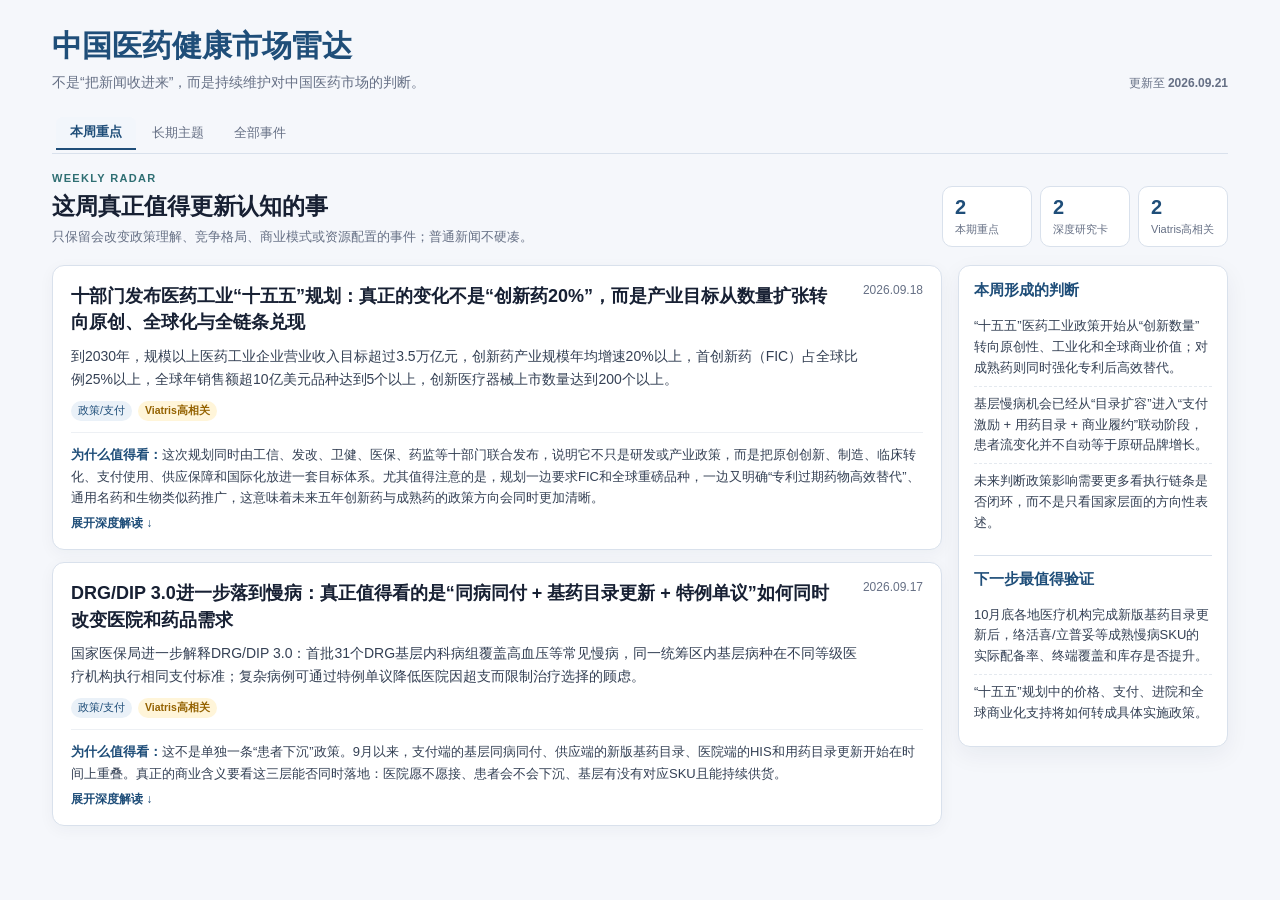
==== index.html @ 39ae0723 "Bust cache for deep 2026-09-21 weekly radar" ====
<!doctype html>
<html lang="zh-CN">
<head>
  <meta charset="utf-8">
  <meta name="viewport" content="width=device-width,initial-scale=1">
  <title>中国医药健康市场雷达</title>
  <link rel="stylesheet" href="v2.css?v=20260826-1">
  <link rel="stylesheet" href="v2-layout-fixes.css?v=20260826-1">
  <link rel="stylesheet" href="v21-reading.css?v=20260826-1">
  <link rel="stylesheet" href="v22-archive.css?v=20260826-1">
  <link rel="stylesheet" href="v24-research.css?v=20260826-1">
  <link rel="stylesheet" href="v25-rightnav.css?v=20260826-1">
  <link rel="stylesheet" href="v27-topnav.css?v=20260826-1">
  <link rel="stylesheet" href="v28-wide-sheets.css?v=20260826-1">
</head>
<body>
  <div class="shell">
    <header class="topbar">
      <div>
        <h1>中国医药健康市场雷达</h1>
        <p>不是“把新闻收进来”，而是持续维护对中国医药市场的判断。</p>
      </div>
      <div class="updated">更新至 <strong>2026.09.21</strong></div>
    </header>

    <nav class="sheet-tabs" aria-label="主视图">
      <button class="sheet-tab active" data-sheet="weekly">本周重点</button>
      <button class="sheet-tab" data-sheet="themes">长期主题</button>
      <button class="sheet-tab" data-sheet="events">全部事件</button>
    </nav>

    <main>
      <section class="sheet active" id="sheet-weekly">
        <div class="section-head">
          <div>
            <span class="eyebrow">WEEKLY RADAR</span>
            <h2>这周真正值得更新认知的事</h2>
            <p>只保留会改变政策理解、竞争格局、商业模式或资源配置的事件；普通新闻不硬凑。</p>
          </div>
          <div class="metric-strip" id="weeklyMetrics"></div>
        </div>
        <div class="weekly-layout">
          <div class="focus-list" id="weeklyFocus"><div class="load-error">正在加载新闻数据…</div></div>
          <aside class="insight-panel">
            <div class="insight-block"><h3>本周形成的判断</h3><div id="weeklyJudgements"></div></div>
            <div class="insight-block"><h3>下一步最值得验证</h3><div id="weeklyValidation"></div></div>
          </aside>
        </div>
      </section>

      <section class="sheet" id="sheet-themes">
        <div class="section-head compact">
          <div><span class="eyebrow">LONG-TERM THEMES</span><h2>长期主题</h2><p>把零散新闻沉淀成可持续维护的行业命题；新新闻优先成为主题证据，而不是无限新增卡片。</p></div>
        </div>
        <div class="theme-grid" id="themeGrid"><div class="load-error">正在加载长期主题…</div></div>
      </section>

      <section class="sheet" id="sheet-events">
        <div class="section-head compact">
          <div><span class="eyebrow">EVENT ARCHIVE</span><h2>全部事件</h2><p>完整事件档案。默认两列快速浏览，需要时再展开深度解读。</p></div>
          <div class="archive-stats" id="archiveStats"></div>
        </div>
        <div class="filters">
          <input id="search" type="search" placeholder="搜索公司、产品、政策、主题……">
          <select id="broadCategoryFilter">
            <option value="">全部类型</option>
            <option value="政策/支付">政策/支付</option>
            <option value="药品/创新药">药品/创新药</option>
            <option value="医疗器械/诊断">医疗器械/诊断</option>
            <option value="BD/投融资">BD/投融资</option>
            <option value="组织/公司">组织/公司</option>
            <option value="渠道/患者">渠道/患者</option>
            <option value="数字医疗/AI">数字医疗/AI</option>
          </select>
          <select id="themeFilter"><option value="">全部主题</option></select>
          <select id="monthFilter"><option value="">全部月份</option></select>
          <label class="check"><input id="viatrisOnly" type="checkbox"> 只看Viatris高相关</label>
        </div>
        <div class="event-list" id="eventList"><div class="load-error">正在加载事件档案…</div></div>
        <div class="empty" id="emptyState">没有匹配的事件。</div>
      </section>
    </main>
  </div>

  <script src="v31-weekly-overlay.js?v=20260921-3"></script>
  <script src="v30-app.js?v=20260916-1"></script>
  <script>
    window.__RadarNativeMutationObserver = window.MutationObserver;
    window.MutationObserver = class RadarNoopObserver {
      constructor(){ }
      observe(){ }
      disconnect(){ }
      takeRecords(){ return []; }
    };
  </script>
  <script src="v24-research-batch.js?v=20260826-3"></script>
  <script>
    window.MutationObserver = window.__RadarNativeMutationObserver;
    delete window.__RadarNativeMutationObserver;
  </script>
  <script src="v29-research-202609.js?v=20260916-1"></script>
</body>
</html>
---- v2.css ----
:root{--bg:#f5f7fb;--panel:#fff;--ink:#172033;--muted:#667085;--line:#d9e1ec;--blue:#1f4e79;--blue2:#eaf1f8;--teal:#2f6f73;--teal2:#e9f4f3;--gold:#946200;--gold2:#fff5d9;--purple:#5b3f8c;--purple2:#f1ecf8;--danger:#a23a3a;--shadow:0 8px 24px rgba(20,35,60,.06);--r:12px}
*{box-sizing:border-box} body{margin:0;background:var(--bg);color:var(--ink);font-family:"Microsoft YaHei","PingFang SC","Noto Sans SC",Arial,sans-serif}.shell{max-width:1280px;margin:0 auto;padding:26px 22px 48px}.topbar{display:flex;justify-content:space-between;gap:20px;align-items:flex-end;margin-bottom:18px}.topbar h1{margin:0;color:var(--blue);font-size:30px}.topbar p{margin:7px 0 0;color:var(--muted);font-size:14px}.updated{font-size:12px;color:var(--muted);white-space:nowrap}.sheet-tabs{display:flex;gap:8px;border-bottom:1px solid var(--line);margin-bottom:22px}.sheet-tab{border:0;background:none;padding:11px 18px 13px;font-size:15px;color:#475467;cursor:pointer;border-bottom:3px solid transparent}.sheet-tab.active{color:var(--blue);font-weight:700;border-bottom-color:var(--blue)}.sheet{display:none}.sheet.active{display:block}.section-head{display:flex;justify-content:space-between;gap:24px;align-items:flex-end;margin-bottom:18px}.section-head.compact{align-items:center}.eyebrow{font-size:11px;font-weight:700;letter-spacing:.12em;color:var(--teal)}.section-head h2{font-size:23px;margin:5px 0 5px}.section-head p{margin:0;color:var(--muted);font-size:13px;line-height:1.6;max-width:760px}.metric-strip,.archive-stats{display:flex;gap:8px;flex-wrap:wrap}.metric{background:var(--panel);border:1px solid var(--line);border-radius:10px;padding:9px 12px;min-width:90px}.metric b{display:block;color:var(--blue);font-size:20px}.metric span{font-size:11px;color:var(--muted)}.weekly-layout{display:grid;grid-template-columns:minmax(0,1fr) 320px;gap:18px}.focus-list{display:grid;gap:12px}.focus-card,.event-card,.theme-card,.insight-panel{background:var(--panel);border:1px solid var(--line);border-radius:var(--r);box-shadow:var(--shadow)}.focus-card{padding:17px}.focus-top,.event-top{display:flex;justify-content:space-between;gap:14px;align-items:flex-start}.focus-card h3,.event-card h3{margin:0;font-size:18px;line-height:1.45}.date{font-size:12px;color:var(--muted);white-space:nowrap}.focus-summary,.event-summary{font-size:14px;line-height:1.7;color:#344054;margin:9px 0}.chips{display:flex;flex-wrap:wrap;gap:6px;margin-top:10px}.chip{font-size:11px;padding:4px 8px;border-radius:999px;background:var(--blue2);color:var(--blue)}.chip.v{background:var(--gold2);color:var(--gold);font-weight:700}.chip.major{background:var(--purple2);color:var(--purple)}.chip.evidence{background:#f0f2f5;color:#667085}.chip.theme-node{background:var(--teal2);color:var(--teal)}.why-now{margin-top:11px;padding-top:11px;border-top:1px solid #edf0f4;font-size:13px;line-height:1.65;color:#344054}.why-now b{color:var(--blue)}.open-link{border:0;background:none;color:var(--blue);font-weight:700;padding:8px 0 0;cursor:pointer}.insight-panel{padding:15px;position:sticky;top:14px;align-self:start}.insight-block+ .insight-block{border-top:1px solid var(--line);margin-top:14px;padding-top:14px}.insight-block h3{font-size:15px;margin:0 0 9px;color:var(--blue)}.insight-item{font-size:13px;line-height:1.6;color:#344054;padding:7px 0}.insight-item+.insight-item{border-top:1px dashed #e4e9ef}.theme-grid{display:grid;grid-template-columns:repeat(2,minmax(0,1fr));gap:14px}.theme-card{padding:17px}.theme-title{display:flex;align-items:center;justify-content:space-between;gap:12px}.theme-card h3{margin:0;font-size:18px}.theme-judgement{margin:11px 0 13px;font-size:14px;line-height:1.7;color:#344054}.theme-evidence{border-top:1px solid var(--line);padding-top:11px}.theme-evidence b{font-size:12px;color:var(--blue)}.evidence-row{font-size:12px;line-height:1.5;color:#475467;padding:6px 0}.evidence-row+.evidence-row{border-top:1px dashed #edf0f4}.theme-actions{display:flex;justify-content:space-between;align-items:center;margin-top:10px}.theme-count{font-size:11px;color:var(--muted)}.theme-btn{border:0;background:var(--blue2);color:var(--blue);border-radius:8px;padding:7px 10px;cursor:pointer}.filters{display:grid;grid-template-columns:minmax(220px,1fr) repeat(4,160px) auto;gap:9px;margin-bottom:14px}.filters input,.filters select{border:1px solid var(--line);border-radius:9px;background:var(--panel);padding:10px 11px;color:var(--ink)}.check{display:flex;align-items:center;gap:6px;background:var(--panel);border:1px solid var(--line);border-radius:9px;padding:0 10px;font-size:12px;white-space:nowrap}.event-list{display:grid;gap:11px}.event-card{overflow:hidden}.event-main{padding:15px 16px}.event-meta{display:flex;gap:6px;flex-wrap:wrap;margin-top:9px}.event-detail{display:none;border-top:1px solid var(--line);padding:15px 16px 17px;background:#fbfcfe}.event-card.open .event-detail{display:block}.detail-grid{display:grid;grid-template-columns:repeat(2,minmax(0,1fr));gap:10px}.detail-section{border:1px solid #e1e7ef;border-radius:10px;padding:12px;background:#fff}.detail-section.wide{grid-column:1/-1}.detail-section h4{margin:0 0 7px;color:var(--blue);font-size:13px}.detail-section p,.detail-section li{font-size:13px;line-height:1.7;color:#344054}.detail-section ul{margin:0;padding-left:19px}.timeline-row{display:grid;grid-template-columns:90px 1fr;gap:10px;padding:6px 0}.timeline-row+.timeline-row{border-top:1px dashed #e9edf2}.timeline-row .d{font-size:11px;color:var(--muted)}.source-link{display:block;font-size:12px;color:var(--blue);text-decoration:none;padding:3px 0}.empty{display:none;text-align:center;color:var(--muted);padding:30px}.empty.show{display:block}.load-error{background:#fff1f1;border:1px solid #f1c4c4;color:#8b2f2f;border-radius:10px;padding:14px;margin:14px 0}
@media(max-width:1000px){.weekly-layout{grid-template-columns:1fr}.insight-panel{position:static}.theme-grid{grid-template-columns:1fr}.filters{grid-template-columns:1fr 1fr}.section-head{align-items:flex-start;flex-direction:column}}@media(max-width:640px){.shell{padding:20px 12px 36px}.topbar{align-items:flex-start;flex-direction:column}.sheet-tabs{overflow-x:auto}.filters{grid-template-columns:1fr}.detail-grid{grid-template-columns:1fr}.detail-section.wide{grid-column:auto}.focus-top,.event-top{display:block}.date{display:block;margin-top:5px}}
---- v2-layout-fixes.css ----
/* V2.1 reading-layout refinements */
.shell{
  max-width:1240px;
  display:grid;
  grid-template-columns:168px minmax(0,1fr);
  column-gap:24px;
  align-items:start;
}
.topbar{grid-column:1/-1;}
.sheet-tabs{
  grid-column:1;
  grid-row:2;
  display:flex;
  flex-direction:column;
  gap:7px;
  border-bottom:0;
  margin:0;
  position:sticky;
  top:18px;
  align-self:start;
  padding:8px;
  background:rgba(255,255,255,.76);
  border:1px solid var(--line);
  border-radius:12px;
  box-shadow:var(--shadow);
}
.sheet-tab{
  width:100%;
  text-align:left;
  border:0;
  border-radius:8px;
  padding:11px 12px;
  color:#475467;
  border-bottom:0;
  line-height:1.3;
}
.sheet-tab:hover{background:#f3f6fa;}
.sheet-tab.active{
  color:var(--blue);
  background:var(--blue2);
  border-bottom:0;
  box-shadow:inset 3px 0 0 var(--blue);
}
main{grid-column:2;grid-row:2;min-width:0;}
.section-head p{max-width:680px;}
.weekly-layout{grid-template-columns:minmax(0,1fr) 286px;gap:16px;}
.focus-card,.event-main,.theme-card{padding-left:18px;padding-right:18px;}
.focus-card h3,.event-card h3{max-width:760px;}
.focus-summary,.event-summary,.theme-judgement{max-width:800px;}
.focus-detail{
  margin-top:14px;
  padding-top:14px;
  border-top:1px solid var(--line);
}
.focus-detail .event-detail{
  display:block;
  border-top:0;
  padding:0;
  background:transparent;
}
.focus-detail .detail-grid{grid-template-columns:1fr;}
.focus-detail .detail-section.wide{grid-column:auto;}
.evidence-row.linked{
  padding:0;
  border-top:0;
}
.evidence-row.linked + .evidence-row.linked{border-top:1px dashed #edf0f4;}
.evidence-link{
  display:grid;
  grid-template-columns:76px minmax(0,1fr) 18px;
  gap:6px;
  align-items:start;
  padding:7px 2px;
  color:#475467;
  text-decoration:none;
  border-radius:6px;
}
.evidence-link:hover{
  background:#f7f9fc;
  color:var(--blue);
  text-decoration:none;
}
.evidence-link .date{padding-top:1px;}
.evidence-link .arrow{color:#98a2b3;text-align:right;}

@media(max-width:1000px){
  .shell{display:block;max-width:100%;}
  .sheet-tabs{
    position:static;
    display:flex;
    flex-direction:row;
    overflow-x:auto;
    margin-bottom:18px;
    padding:6px;
  }
  .sheet-tab{width:auto;white-space:nowrap;text-align:center;}
  .sheet-tab.active{box-shadow:inset 0 -3px 0 var(--blue);}
  .weekly-layout{grid-template-columns:1fr;}
}
---- v21-reading.css ----
/* V2.1 reader-first simplification */
.filters{grid-template-columns:minmax(260px,1.2fr) repeat(3,minmax(130px,160px)) auto;}

/* Hide internal governance language from reader-facing UI. */
.chip.major,.chip.theme-node,.chip.evidence{display:none!important;}

/* Weekly and archive cards should feel like articles, not admin records. */
.focus-card,.event-card{box-shadow:0 4px 16px rgba(20,35,60,.045);}
.event-card.compact-event .event-main{padding-top:14px;padding-bottom:13px;}
.event-card.compact-event .event-summary{
  display:-webkit-box;
  -webkit-line-clamp:2;
  -webkit-box-orient:vertical;
  overflow:hidden;
  margin-bottom:7px;
}
.event-card.compact-event.open .event-summary{display:block;}
.event-meta{display:none;}
.chips{margin-top:7px;}
.chip{padding:3px 7px;font-size:10.5px;}
.open-link{padding-top:7px;font-size:12px;}

/* Reader detail: fewer containers, clearer hierarchy. */
.event-detail{padding:0 18px 18px;background:#fff;}
.event-card.open .event-detail{display:block;}
.weekly-detail{margin-top:14px;padding-top:4px;border-top:1px solid #e9edf3;}
.weekly-detail .reader-detail{padding-top:12px;}
.reader-detail{display:grid;gap:0;}
.reader-section{padding:18px 0;border-bottom:1px solid #e7ecf2;}
.reader-section:first-child{padding-top:4px;}
.reader-section:last-of-type{border-bottom:0;}
.reader-section>h4{margin:0 0 10px;color:var(--blue);font-size:14px;line-height:1.4;}
.reader-section p{margin:0;color:#344054;font-size:13.5px;line-height:1.78;}
.reader-section p+p{margin-top:8px;}
.reader-news{max-width:820px;}

/* Sequential logic stays single-column. */
.reader-piece{padding:0;}
.reader-piece+.reader-piece{margin-top:14px;padding-top:14px;border-top:1px dashed #e8edf3;}
.reader-piece h5,.impact-item h5,.viatris-box h5{margin:0 0 6px;font-size:13px;color:#234b70;line-height:1.45;}
.reader-piece-lead,.reader-piece-tail{max-width:840px;}

/* Parallel information becomes two columns. */
.reader-pair{display:grid;grid-template-columns:repeat(2,minmax(0,1fr));gap:12px;margin-top:12px;}
.reader-pair .reader-piece{margin:0;padding:12px 13px;border:1px solid #e4eaf1;border-radius:9px;background:#fbfcfe;}
.impact-grid{display:grid;gap:12px;}
.impact-grid.impact-pair{grid-template-columns:repeat(2,minmax(0,1fr));}
.impact-item{padding:12px 13px;border-left:3px solid #dce8f4;background:#f9fbfd;border-radius:7px;}

.viatris-box{margin-top:12px;padding:12px 14px;border:1px solid #ead8a6;background:#fffaf0;border-radius:9px;}
.viatris-box h5{color:#835d0b;}

/* Timeline and sources are reference material; keep collapsed by default. */
.detail-meta{display:grid;grid-template-columns:repeat(2,minmax(0,1fr));gap:10px;padding-top:14px;}
.meta-details{border:1px solid #e5eaf0;border-radius:9px;background:#fbfcfe;overflow:hidden;}
.meta-details summary{cursor:pointer;padding:10px 12px;color:#475467;font-size:12px;font-weight:700;list-style:none;}
.meta-details summary::-webkit-details-marker{display:none;}
.meta-details summary span{float:right;color:#98a2b3;font-weight:400;}
.meta-details[open] summary{border-bottom:1px solid #e9edf2;}
.meta-body{padding:10px 12px;}
.source-link{font-size:12px;line-height:1.55;}
.timeline-row{grid-template-columns:80px 1fr;}

/* Theme evidence should explain why each item is here. */
.theme-evidence>b{display:block;margin-bottom:4px;}
.evidence-row{display:block;padding:9px 2px;color:#475467;text-decoration:none;border-radius:7px;}
.evidence-row+.evidence-row{border-top:1px dashed #e7ecf2;}
a.evidence-row:hover{background:#f7f9fc;text-decoration:none;}
.evidence-head{display:grid;grid-template-columns:74px minmax(0,1fr) 18px;gap:7px;align-items:start;}
.evidence-head strong{font-size:12.5px;color:#344054;font-weight:600;line-height:1.5;}
a.evidence-row:hover .evidence-head strong{color:var(--blue);}
.evidence-note{display:block;margin:4px 25px 0 81px;color:#7a8492;font-size:11.5px;line-height:1.55;}
.evidence-head .arrow{color:#98a2b3;text-align:right;}

/* Give the archive more breathing room while keeping the reading column controlled. */
#sheet-events .section-head,#sheet-events .filters,#sheet-events .event-list,#sheet-events .empty{max-width:930px;}
#sheet-themes .theme-grid{max-width:980px;}

@media(max-width:1050px){
  .filters{grid-template-columns:1fr 1fr;}
  .reader-pair,.impact-grid.impact-pair{grid-template-columns:1fr;}
  .detail-meta{grid-template-columns:1fr;}
}
@media(max-width:640px){
  .filters{grid-template-columns:1fr;}
  .evidence-head{grid-template-columns:68px minmax(0,1fr) 16px;}
  .evidence-note{margin-left:75px;}
  .event-detail{padding-left:14px;padding-right:14px;}
}
---- v22-archive.css ----
/* V2.2: archive = scan-first retrieval view */
#sheet-events .filters{
  grid-template-columns:minmax(260px,1.35fr) 150px 180px 132px auto;
}
#sheet-events #categoryFilter{display:none!important;}
#eventList{
  grid-template-columns:repeat(2,minmax(0,1fr));
  gap:12px;
  align-items:start;
  grid-auto-flow:row dense;
}
#eventList .event-card.open{
  grid-column:1/-1;
}
#eventList .event-card[data-broad-hidden="1"]{display:none;}
#eventList .compact-event .event-main{min-height:172px;}
#eventList .compact-event.open .event-main{min-height:auto;}
#eventList .compact-event .event-summary{
  min-height:3.3em;
}
@media(max-width:1050px){
  #sheet-events .filters{grid-template-columns:1fr 1fr;}
  #eventList{grid-template-columns:1fr;}
  #eventList .event-card.open{grid-column:auto;}
}
@media(max-width:640px){
  #sheet-events .filters{grid-template-columns:1fr;}
}
---- v24-research.css ----
/* V2.4 research-grade deep dives */
.research-detail .reader-section{padding:18px 0;}
.research-detail .reader-section:first-child{padding-top:4px;}
.research-detail .reader-section>p{margin:0 0 11px;line-height:1.78;}
.research-detail .reader-section>p:last-child{margin-bottom:0;}
.research-detail .reader-piece p,.research-detail .impact-item p{line-height:1.72;}
.research-kicker{display:inline-block;font-size:11px;font-weight:700;letter-spacing:.08em;color:var(--teal);margin-bottom:6px;}
.research-callout{margin-top:12px;padding:12px 14px;border-left:3px solid var(--blue);background:#f5f8fc;border-radius:0 8px 8px 0;font-size:13px;line-height:1.72;color:#344054;}
.research-callout b{color:var(--blue);}
.research-chain{display:flex;flex-wrap:wrap;gap:7px;align-items:center;margin-top:10px;}
.research-chain span{background:var(--blue2);color:var(--blue);padding:6px 9px;border-radius:999px;font-size:12px;line-height:1.35;}
.research-chain i{font-style:normal;color:#98a2b3;}
.source-kind{display:inline-block;min-width:48px;margin-right:7px;font-size:10px;font-weight:700;color:#667085;background:#f0f2f5;border-radius:5px;padding:2px 5px;text-align:center;}
.legacy-segments{display:grid;gap:9px;}
.legacy-segment{margin:0!important;line-height:1.75!important;}
.legacy-segment b{color:var(--blue);margin-right:4px;}
@media(max-width:760px){.research-detail .reader-pair,.research-detail .impact-grid.impact-pair{grid-template-columns:1fr;}}
---- v25-rightnav.css ----
/* V2.5: narrow right-side primary navigation */
@media (min-width:1001px){
  .shell{
    max-width:1260px;
    grid-template-columns:minmax(0,1fr) 116px;
    column-gap:18px;
  }
  main{grid-column:1;grid-row:2;min-width:0;}
  .sheet-tabs{
    grid-column:2;
    grid-row:2;
    width:116px;
    padding:6px;
    gap:4px;
    background:rgba(255,255,255,.9);
  }
  .sheet-tab{
    padding:10px 8px;
    text-align:center;
    font-size:13px;
    white-space:nowrap;
  }
  .sheet-tab.active{
    box-shadow:inset 0 0 0 1px rgba(31,78,121,.08);
    border-left:3px solid var(--blue);
  }
  .weekly-layout{grid-template-columns:minmax(0,1fr) 270px;gap:15px;}
}
---- v27-topnav.css ----
/* V2.7: compact top navigation */
@media (min-width:1001px){
  .shell{
    max-width:1220px;
    display:grid;
    grid-template-columns:minmax(0,1fr);
    grid-template-rows:auto auto auto;
    row-gap:0;
  }
  .topbar{grid-column:1;grid-row:1;}
  .sheet-tabs{
    grid-column:1;
    grid-row:2;
    position:static;
    width:auto;
    margin:4px 0 14px;
    padding:3px 4px;
    display:flex;
    flex-direction:row;
    align-items:center;
    justify-content:flex-start;
    gap:2px;
    background:transparent;
    border:0;
    border-bottom:1px solid var(--line);
    border-radius:0;
    box-shadow:none;
  }
  .sheet-tab{
    width:auto;
    padding:7px 14px 8px;
    text-align:center;
    font-size:13px;
    line-height:1.2;
    white-space:nowrap;
    border:0;
    border-radius:7px 7px 0 0;
    background:transparent;
    color:#667085;
  }
  .sheet-tab:hover{background:#f7f9fc;color:#344054;}
  .sheet-tab.active{
    color:var(--blue);
    background:#f2f6fb;
    border:0;
    border-bottom:2px solid var(--blue);
    box-shadow:none;
    font-weight:700;
  }
  main{grid-column:1;grid-row:3;min-width:0;}
  .weekly-layout{grid-template-columns:minmax(0,1fr) 270px;gap:16px;}
}
---- v28-wide-sheets.css ----
/* V2.8: let Themes and Archive use the full content width; keep Weekly reader width unchanged. */
@media (min-width:1001px){
  #sheet-themes .section-head,
  #sheet-themes .theme-grid,
  #sheet-events .section-head,
  #sheet-events .filters,
  #sheet-events .event-list,
  #sheet-events .empty{
    width:100%;
    max-width:none;
  }

  /* The archive is a retrieval surface: use the wider canvas for two balanced columns. */
  #eventList{
    grid-template-columns:repeat(2,minmax(0,1fr));
    gap:14px;
  }

  /* Themes also benefit from the wider canvas without stretching article copy. */
  #themeGrid{
    width:100%;
  }
}
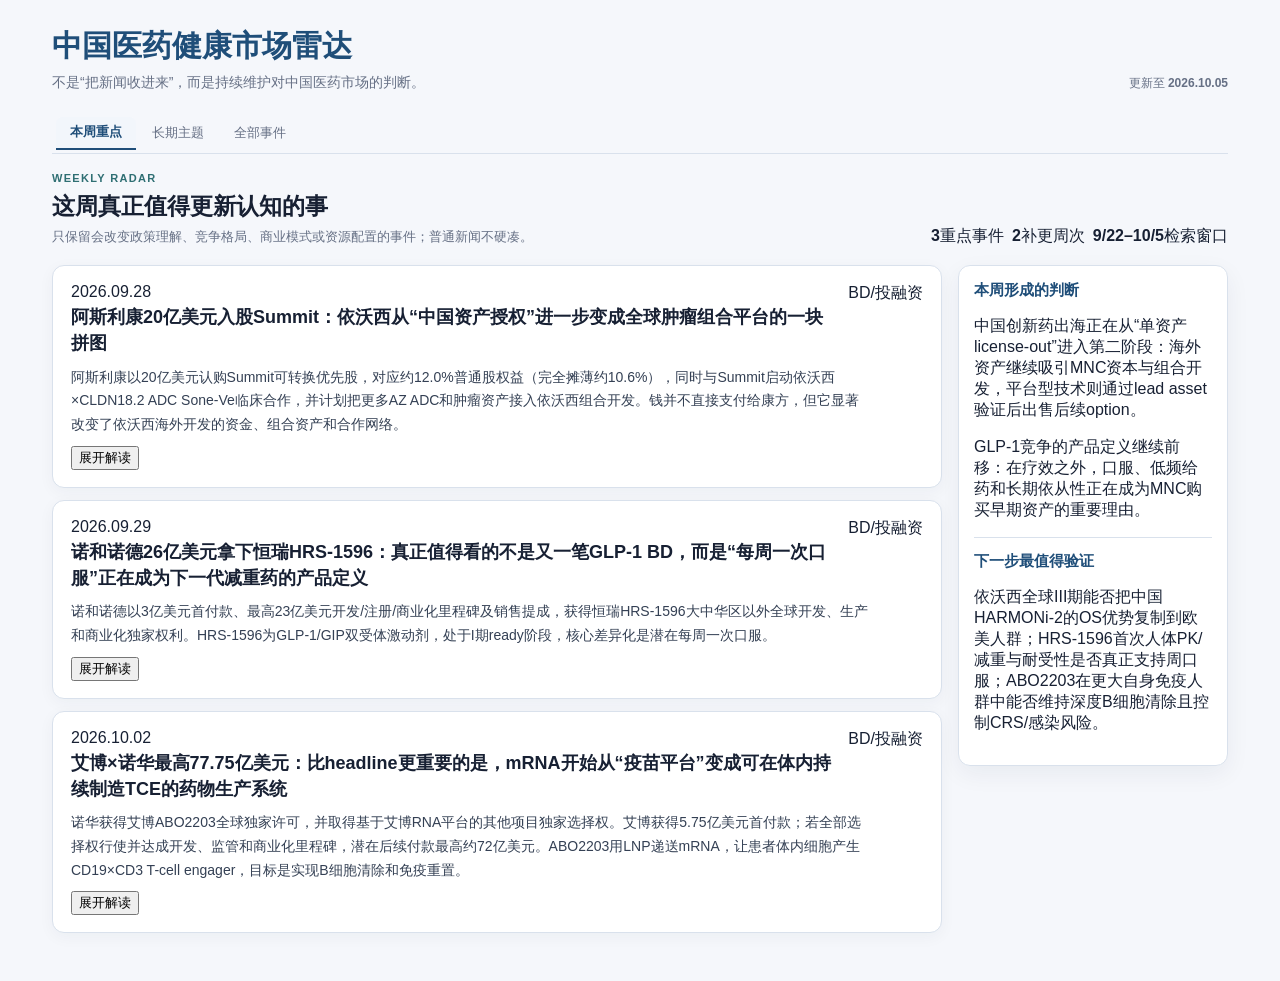
==== commit d9fe3df3: "Switch radar homepage to 2026-10-05 deep weekly update" ====
--- a/index.html
+++ b/index.html
@@ -16,88 +16,21 @@
 <body>
   <div class="shell">
     <header class="topbar">
-      <div>
-        <h1>中国医药健康市场雷达</h1>
-        <p>不是“把新闻收进来”，而是持续维护对中国医药市场的判断。</p>
-      </div>
-      <div class="updated">更新至 <strong>2026.09.21</strong></div>
+      <div><h1>中国医药健康市场雷达</h1><p>不是“把新闻收进来”，而是持续维护对中国医药市场的判断。</p></div>
+      <div class="updated">更新至 <strong>2026.10.05</strong></div>
     </header>
-
-    <nav class="sheet-tabs" aria-label="主视图">
-      <button class="sheet-tab active" data-sheet="weekly">本周重点</button>
-      <button class="sheet-tab" data-sheet="themes">长期主题</button>
-      <button class="sheet-tab" data-sheet="events">全部事件</button>
-    </nav>
-
+    <nav class="sheet-tabs" aria-label="主视图"><button class="sheet-tab active" data-sheet="weekly">本周重点</button><button class="sheet-tab" data-sheet="themes">长期主题</button><button class="sheet-tab" data-sheet="events">全部事件</button></nav>
     <main>
-      <section class="sheet active" id="sheet-weekly">
-        <div class="section-head">
-          <div>
-            <span class="eyebrow">WEEKLY RADAR</span>
-            <h2>这周真正值得更新认知的事</h2>
-            <p>只保留会改变政策理解、竞争格局、商业模式或资源配置的事件；普通新闻不硬凑。</p>
-          </div>
-          <div class="metric-strip" id="weeklyMetrics"></div>
-        </div>
-        <div class="weekly-layout">
-          <div class="focus-list" id="weeklyFocus"><div class="load-error">正在加载新闻数据…</div></div>
-          <aside class="insight-panel">
-            <div class="insight-block"><h3>本周形成的判断</h3><div id="weeklyJudgements"></div></div>
-            <div class="insight-block"><h3>下一步最值得验证</h3><div id="weeklyValidation"></div></div>
-          </aside>
-        </div>
-      </section>
-
-      <section class="sheet" id="sheet-themes">
-        <div class="section-head compact">
-          <div><span class="eyebrow">LONG-TERM THEMES</span><h2>长期主题</h2><p>把零散新闻沉淀成可持续维护的行业命题；新新闻优先成为主题证据，而不是无限新增卡片。</p></div>
-        </div>
-        <div class="theme-grid" id="themeGrid"><div class="load-error">正在加载长期主题…</div></div>
-      </section>
-
-      <section class="sheet" id="sheet-events">
-        <div class="section-head compact">
-          <div><span class="eyebrow">EVENT ARCHIVE</span><h2>全部事件</h2><p>完整事件档案。默认两列快速浏览，需要时再展开深度解读。</p></div>
-          <div class="archive-stats" id="archiveStats"></div>
-        </div>
-        <div class="filters">
-          <input id="search" type="search" placeholder="搜索公司、产品、政策、主题……">
-          <select id="broadCategoryFilter">
-            <option value="">全部类型</option>
-            <option value="政策/支付">政策/支付</option>
-            <option value="药品/创新药">药品/创新药</option>
-            <option value="医疗器械/诊断">医疗器械/诊断</option>
-            <option value="BD/投融资">BD/投融资</option>
-            <option value="组织/公司">组织/公司</option>
-            <option value="渠道/患者">渠道/患者</option>
-            <option value="数字医疗/AI">数字医疗/AI</option>
-          </select>
-          <select id="themeFilter"><option value="">全部主题</option></select>
-          <select id="monthFilter"><option value="">全部月份</option></select>
-          <label class="check"><input id="viatrisOnly" type="checkbox"> 只看Viatris高相关</label>
-        </div>
-        <div class="event-list" id="eventList"><div class="load-error">正在加载事件档案…</div></div>
-        <div class="empty" id="emptyState">没有匹配的事件。</div>
-      </section>
+      <section class="sheet active" id="sheet-weekly"><div class="section-head"><div><span class="eyebrow">WEEKLY RADAR</span><h2>这周真正值得更新认知的事</h2><p>只保留会改变政策理解、竞争格局、商业模式或资源配置的事件；普通新闻不硬凑。</p></div><div class="metric-strip" id="weeklyMetrics"></div></div><div class="weekly-layout"><div class="focus-list" id="weeklyFocus"><div class="load-error">正在加载新闻数据…</div></div><aside class="insight-panel"><div class="insight-block"><h3>本周形成的判断</h3><div id="weeklyJudgements"></div></div><div class="insight-block"><h3>下一步最值得验证</h3><div id="weeklyValidation"></div></div></aside></div></section>
+      <section class="sheet" id="sheet-themes"><div class="section-head compact"><div><span class="eyebrow">LONG-TERM THEMES</span><h2>长期主题</h2><p>把零散新闻沉淀成可持续维护的行业命题；新新闻优先成为主题证据，而不是无限新增卡片。</p></div></div><div class="theme-grid" id="themeGrid"><div class="load-error">正在加载长期主题…</div></div></section>
+      <section class="sheet" id="sheet-events"><div class="section-head compact"><div><span class="eyebrow">EVENT ARCHIVE</span><h2>全部事件</h2><p>完整事件档案。默认两列快速浏览，需要时再展开深度解读。</p></div><div class="archive-stats" id="archiveStats"></div></div><div class="filters"><input id="search" type="search" placeholder="搜索公司、产品、政策、主题……"><select id="broadCategoryFilter"><option value="">全部类型</option><option value="政策/支付">政策/支付</option><option value="药品/创新药">药品/创新药</option><option value="医疗器械/诊断">医疗器械/诊断</option><option value="BD/投融资">BD/投融资</option><option value="组织/公司">组织/公司</option><option value="渠道/患者">渠道/患者</option><option value="数字医疗/AI">数字医疗/AI</option></select><select id="themeFilter"><option value="">全部主题</option></select><select id="monthFilter"><option value="">全部月份</option></select><label class="check"><input id="viatrisOnly" type="checkbox"> 只看Viatris高相关</label></div><div class="event-list" id="eventList"><div class="load-error">正在加载事件档案…</div></div><div class="empty" id="emptyState">没有匹配的事件。</div></section>
     </main>
   </div>
-
-  <script src="v31-weekly-overlay.js?v=20260921-3"></script>
-  <script src="v30-app.js?v=20260916-1"></script>
-  <script>
-    window.__RadarNativeMutationObserver = window.MutationObserver;
-    window.MutationObserver = class RadarNoopObserver {
-      constructor(){ }
-      observe(){ }
-      disconnect(){ }
-      takeRecords(){ return []; }
-    };
-  </script>
+  <script src="v30-app.js?v=20261005-1"></script>
+  <script>window.__RadarNativeMutationObserver=window.MutationObserver;window.MutationObserver=class RadarNoopObserver{constructor(){}observe(){}disconnect(){}takeRecords(){return[];}};</script>
   <script src="v24-research-batch.js?v=20260826-3"></script>
-  <script>
-    window.MutationObserver = window.__RadarNativeMutationObserver;
-    delete window.__RadarNativeMutationObserver;
-  </script>
+  <script>window.MutationObserver=window.__RadarNativeMutationObserver;delete window.__RadarNativeMutationObserver;</script>
   <script src="v29-research-202609.js?v=20260916-1"></script>
+  <script src="v32-weekly-20261005.js?v=20261005-1"></script>
 </body>
-</html>
+</html>
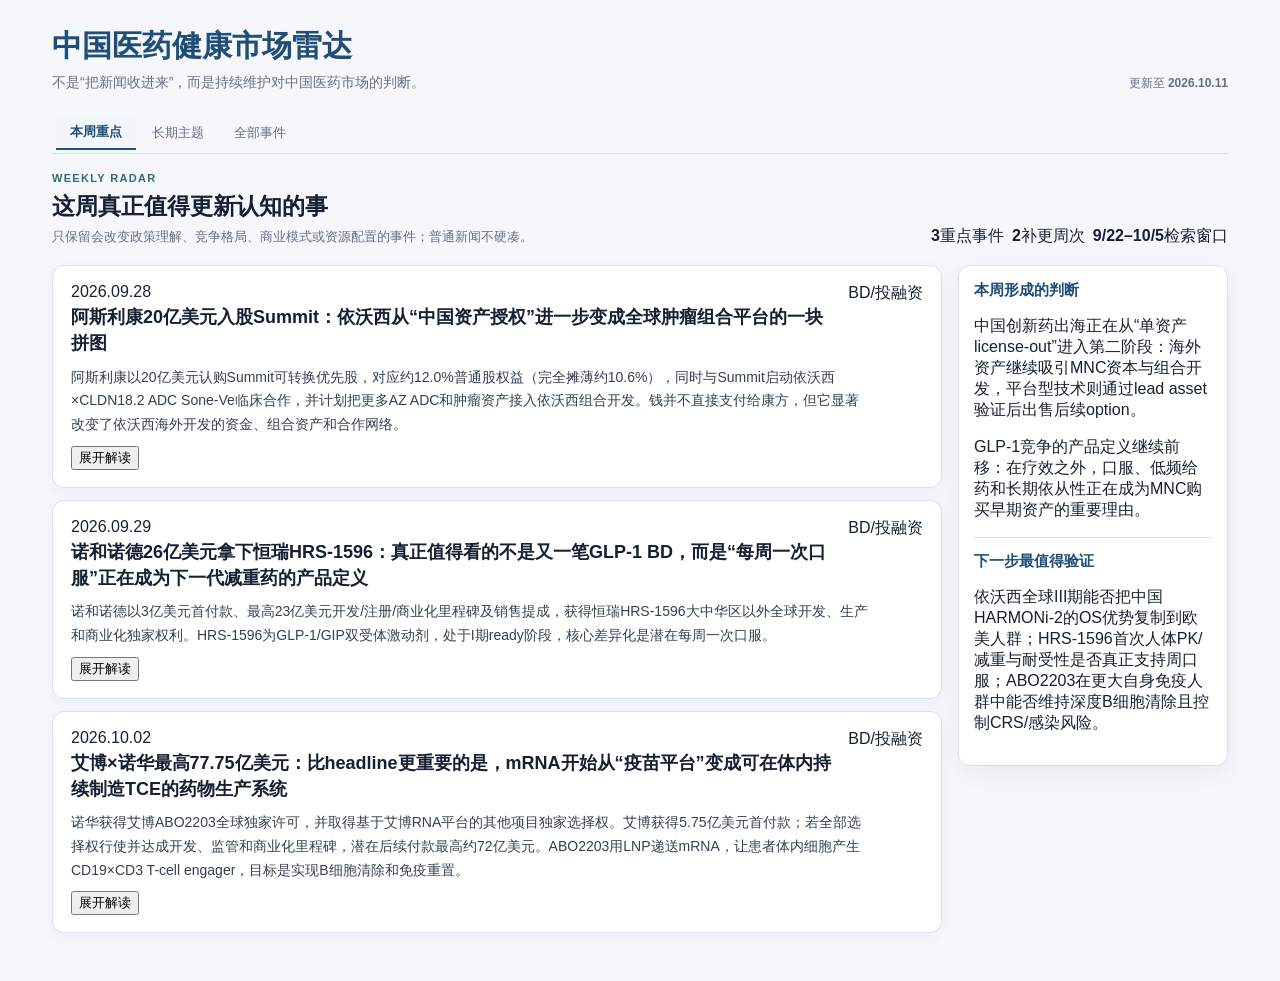
==== commit 225a2686: "Switch radar homepage to 2026-10-11 weekly update" ====
--- a/index.html
+++ b/index.html
@@ -17,7 +17,7 @@
   <div class="shell">
     <header class="topbar">
       <div><h1>中国医药健康市场雷达</h1><p>不是“把新闻收进来”，而是持续维护对中国医药市场的判断。</p></div>
-      <div class="updated">更新至 <strong>2026.10.05</strong></div>
+      <div class="updated">更新至 <strong>2026.10.11</strong></div>
     </header>
     <nav class="sheet-tabs" aria-label="主视图"><button class="sheet-tab active" data-sheet="weekly">本周重点</button><button class="sheet-tab" data-sheet="themes">长期主题</button><button class="sheet-tab" data-sheet="events">全部事件</button></nav>
     <main>
@@ -32,5 +32,6 @@
   <script>window.MutationObserver=window.__RadarNativeMutationObserver;delete window.__RadarNativeMutationObserver;</script>
   <script src="v29-research-202609.js?v=20260916-1"></script>
   <script src="v32-weekly-20261005.js?v=20261005-1"></script>
+  <script src="v33-weekly-20261011.js?v=20261011-1"></script>
 </body>
 </html>
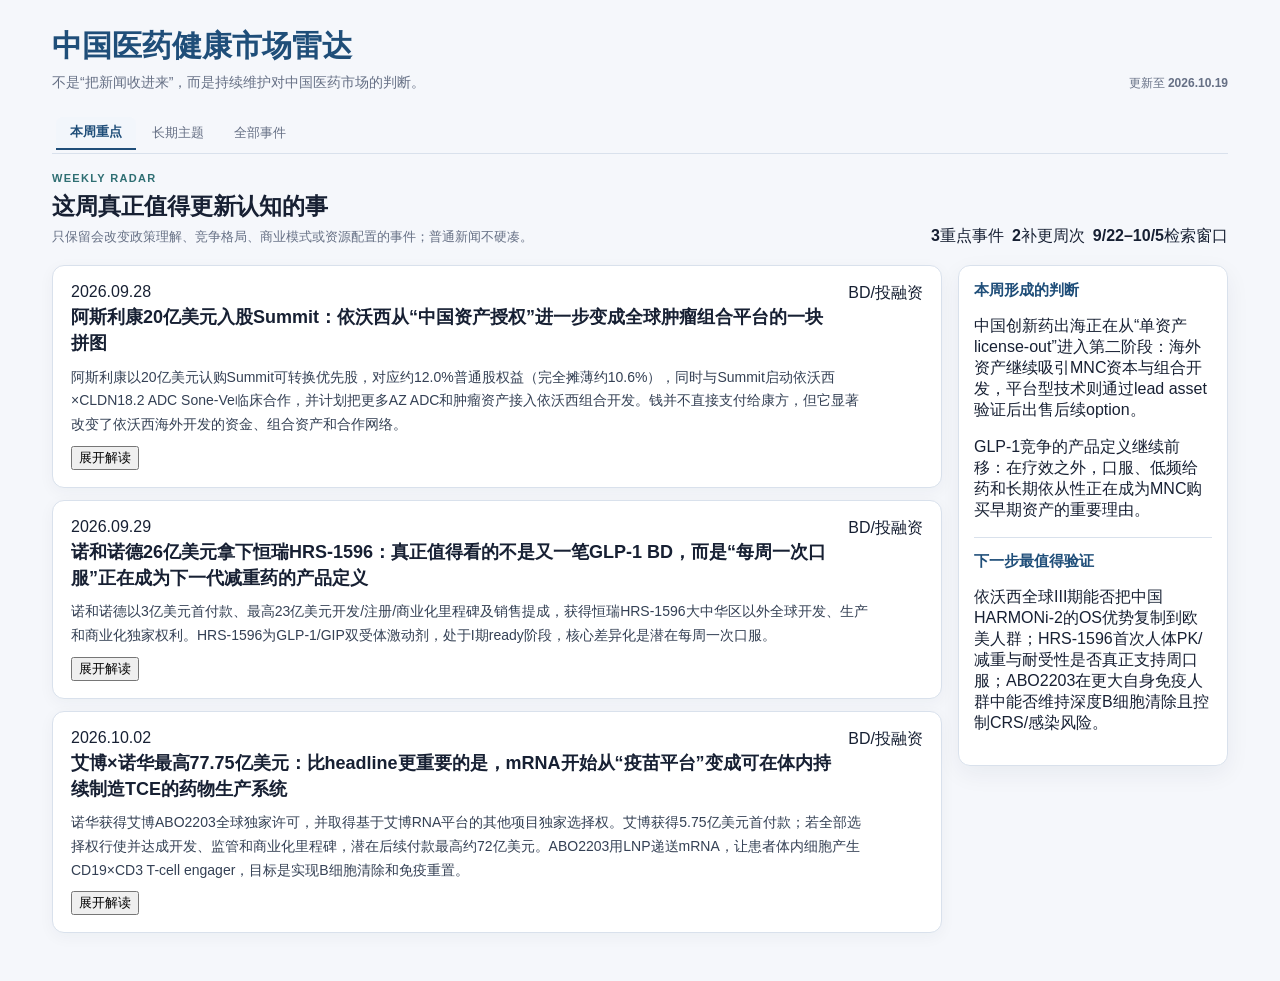
==== commit 4eba6cb0: "Switch radar homepage to 2026-10-19 weekly update" ====
--- a/index.html
+++ b/index.html
@@ -17,7 +17,7 @@
   <div class="shell">
     <header class="topbar">
       <div><h1>中国医药健康市场雷达</h1><p>不是“把新闻收进来”，而是持续维护对中国医药市场的判断。</p></div>
-      <div class="updated">更新至 <strong>2026.10.11</strong></div>
+      <div class="updated">更新至 <strong>2026.10.19</strong></div>
     </header>
     <nav class="sheet-tabs" aria-label="主视图"><button class="sheet-tab active" data-sheet="weekly">本周重点</button><button class="sheet-tab" data-sheet="themes">长期主题</button><button class="sheet-tab" data-sheet="events">全部事件</button></nav>
     <main>
@@ -33,5 +33,6 @@
   <script src="v29-research-202609.js?v=20260916-1"></script>
   <script src="v32-weekly-20261005.js?v=20261005-1"></script>
   <script src="v33-weekly-20261011.js?v=20261011-1"></script>
+  <script src="v34-weekly-20261019.js?v=20261019-1"></script>
 </body>
 </html>
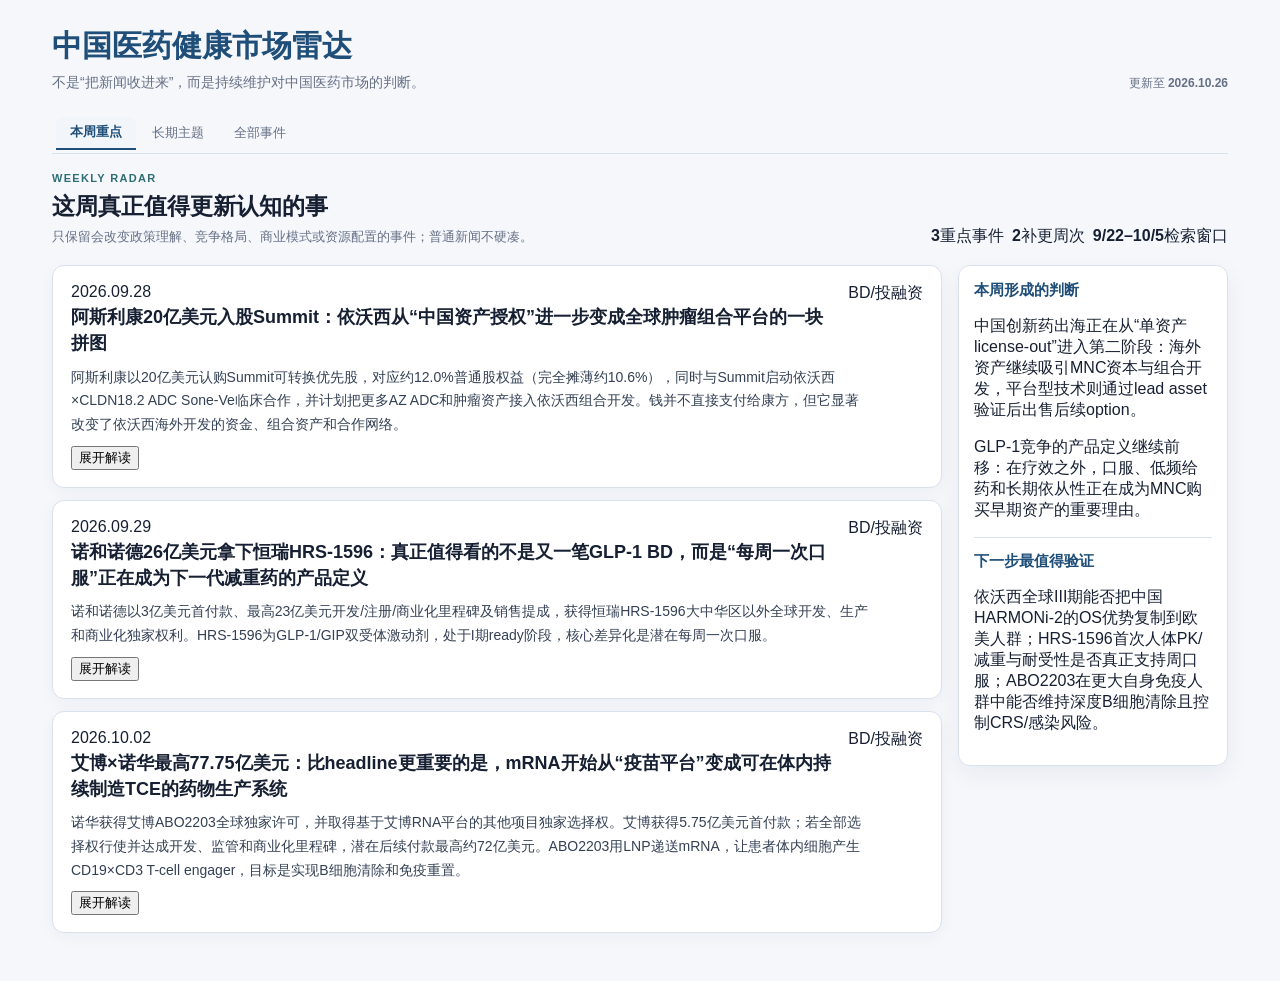
==== commit 1cbe2991: "Publish weekly radar through 2026-10-26" ====
--- a/index.html
+++ b/index.html
@@ -17,7 +17,7 @@
   <div class="shell">
     <header class="topbar">
       <div><h1>中国医药健康市场雷达</h1><p>不是“把新闻收进来”，而是持续维护对中国医药市场的判断。</p></div>
-      <div class="updated">更新至 <strong>2026.10.19</strong></div>
+      <div class="updated">更新至 <strong>2026.10.26</strong></div>
     </header>
     <nav class="sheet-tabs" aria-label="主视图"><button class="sheet-tab active" data-sheet="weekly">本周重点</button><button class="sheet-tab" data-sheet="themes">长期主题</button><button class="sheet-tab" data-sheet="events">全部事件</button></nav>
     <main>
@@ -34,5 +34,6 @@
   <script src="v32-weekly-20261005.js?v=20261005-1"></script>
   <script src="v33-weekly-20261011.js?v=20261011-1"></script>
   <script src="v34-weekly-20261019.js?v=20261019-1"></script>
+  <script src="v35-weekly-20261026.js?v=20261026-1"></script>
 </body>
 </html>
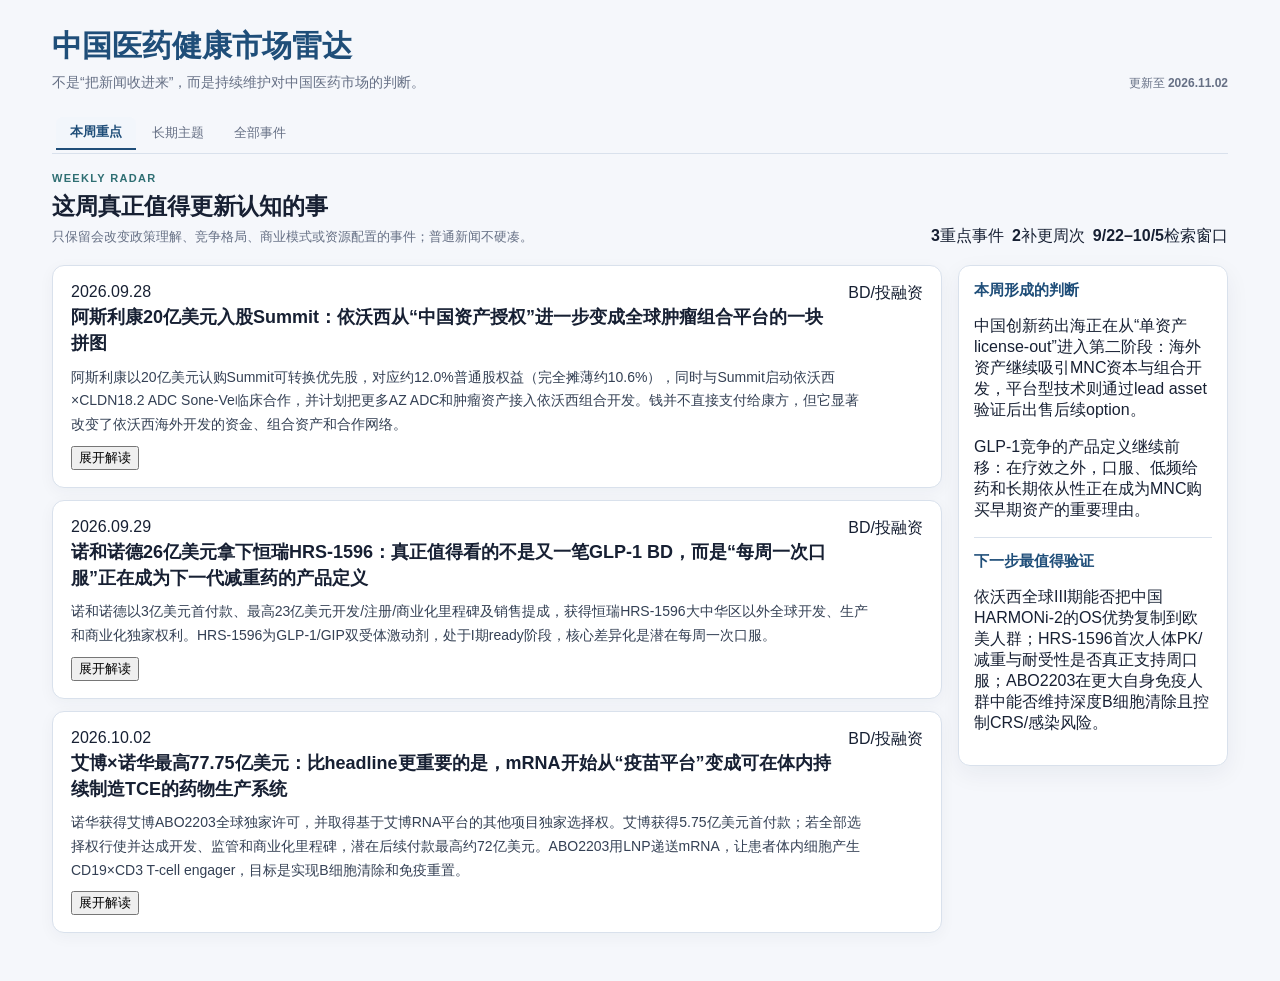
==== commit 0bd3a3ce: "Switch pharma radar homepage to 2026-11-02 weekly update" ====
--- a/index.html
+++ b/index.html
@@ -17,7 +17,7 @@
   <div class="shell">
     <header class="topbar">
       <div><h1>中国医药健康市场雷达</h1><p>不是“把新闻收进来”，而是持续维护对中国医药市场的判断。</p></div>
-      <div class="updated">更新至 <strong>2026.10.26</strong></div>
+      <div class="updated">更新至 <strong>2026.11.02</strong></div>
     </header>
     <nav class="sheet-tabs" aria-label="主视图"><button class="sheet-tab active" data-sheet="weekly">本周重点</button><button class="sheet-tab" data-sheet="themes">长期主题</button><button class="sheet-tab" data-sheet="events">全部事件</button></nav>
     <main>
@@ -35,5 +35,6 @@
   <script src="v33-weekly-20261011.js?v=20261011-1"></script>
   <script src="v34-weekly-20261019.js?v=20261019-1"></script>
   <script src="v35-weekly-20261026.js?v=20261026-1"></script>
+  <script src="v36-weekly-20261102.js?v=20261102-1"></script>
 </body>
 </html>
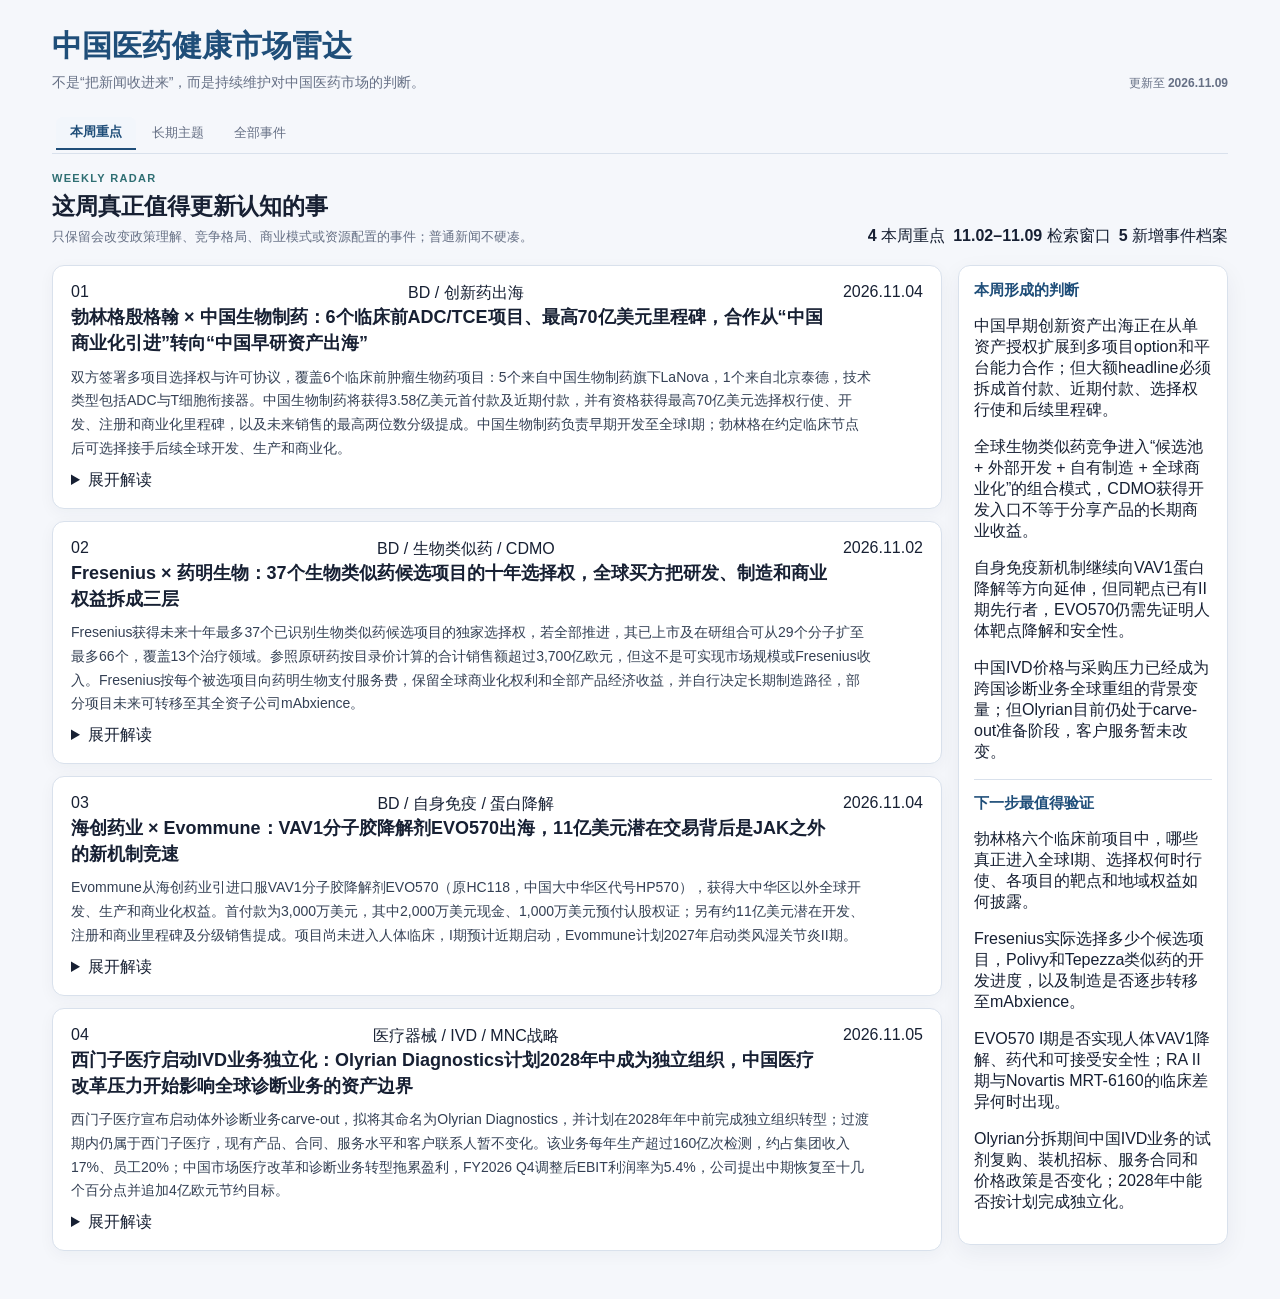
==== commit 1de947db: "Switch pharma radar homepage to 2026-11-09 deep weekly update" ====
--- a/index.html
+++ b/index.html
@@ -17,7 +17,7 @@
   <div class="shell">
     <header class="topbar">
       <div><h1>中国医药健康市场雷达</h1><p>不是“把新闻收进来”，而是持续维护对中国医药市场的判断。</p></div>
-      <div class="updated">更新至 <strong>2026.11.02</strong></div>
+      <div class="updated">更新至 <strong>2026.11.09</strong></div>
     </header>
     <nav class="sheet-tabs" aria-label="主视图"><button class="sheet-tab active" data-sheet="weekly">本周重点</button><button class="sheet-tab" data-sheet="themes">长期主题</button><button class="sheet-tab" data-sheet="events">全部事件</button></nav>
     <main>
@@ -31,10 +31,6 @@
   <script src="v24-research-batch.js?v=20260826-3"></script>
   <script>window.MutationObserver=window.__RadarNativeMutationObserver;delete window.__RadarNativeMutationObserver;</script>
   <script src="v29-research-202609.js?v=20260916-1"></script>
-  <script src="v32-weekly-20261005.js?v=20261005-1"></script>
-  <script src="v33-weekly-20261011.js?v=20261011-1"></script>
-  <script src="v34-weekly-20261019.js?v=20261019-1"></script>
-  <script src="v35-weekly-20261026.js?v=20261026-1"></script>
-  <script src="v36-weekly-20261102.js?v=20261102-1"></script>
+  <script src="v37-weekly-20261109.js?v=20261109-1"></script>
 </body>
 </html>
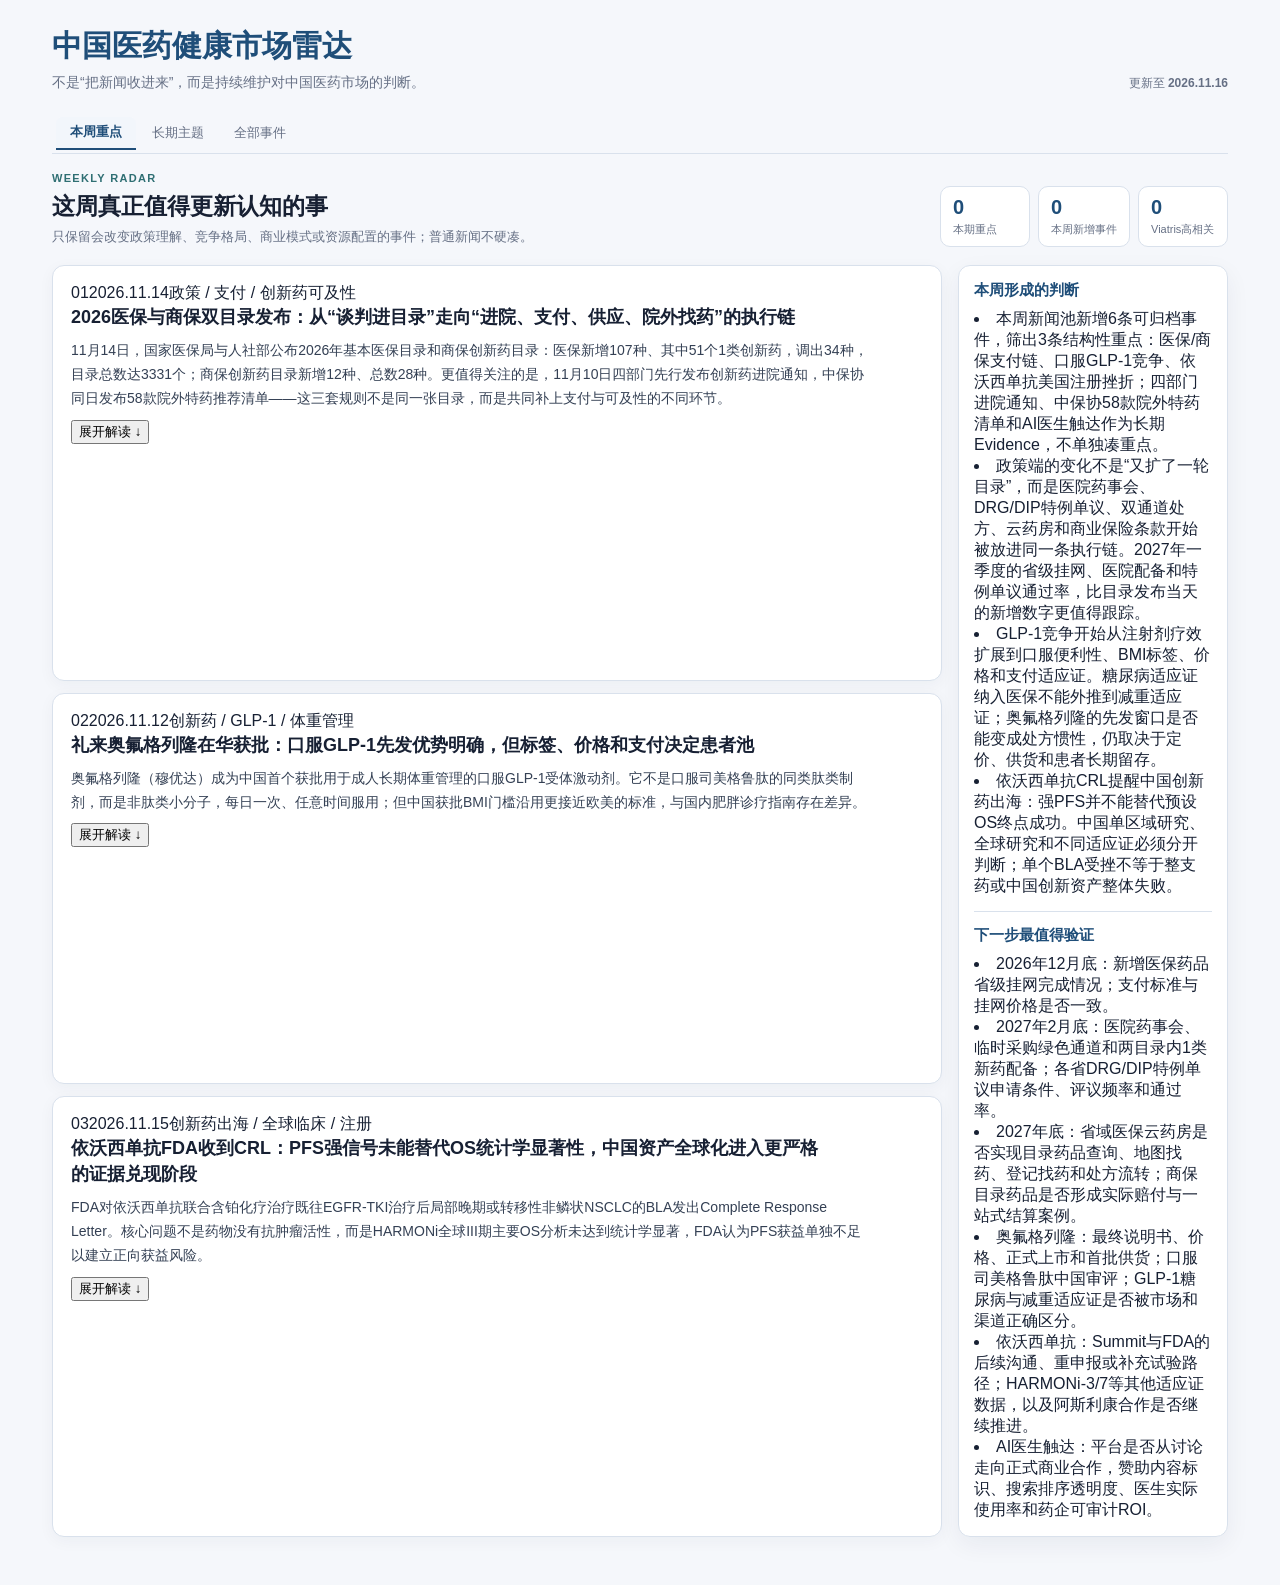
==== commit 7ed0217f: "Switch radar homepage to 2026-11-16 deep weekly update" ====
--- a/index.html
+++ b/index.html
@@ -17,7 +17,7 @@
   <div class="shell">
     <header class="topbar">
       <div><h1>中国医药健康市场雷达</h1><p>不是“把新闻收进来”，而是持续维护对中国医药市场的判断。</p></div>
-      <div class="updated">更新至 <strong>2026.11.09</strong></div>
+      <div class="updated">更新至 <strong>2026.11.16</strong></div>
     </header>
     <nav class="sheet-tabs" aria-label="主视图"><button class="sheet-tab active" data-sheet="weekly">本周重点</button><button class="sheet-tab" data-sheet="themes">长期主题</button><button class="sheet-tab" data-sheet="events">全部事件</button></nav>
     <main>
@@ -26,11 +26,11 @@
       <section class="sheet" id="sheet-events"><div class="section-head compact"><div><span class="eyebrow">EVENT ARCHIVE</span><h2>全部事件</h2><p>完整事件档案。默认两列快速浏览，需要时再展开深度解读。</p></div><div class="archive-stats" id="archiveStats"></div></div><div class="filters"><input id="search" type="search" placeholder="搜索公司、产品、政策、主题……"><select id="broadCategoryFilter"><option value="">全部类型</option><option value="政策/支付">政策/支付</option><option value="药品/创新药">药品/创新药</option><option value="医疗器械/诊断">医疗器械/诊断</option><option value="BD/投融资">BD/投融资</option><option value="组织/公司">组织/公司</option><option value="渠道/患者">渠道/患者</option><option value="数字医疗/AI">数字医疗/AI</option></select><select id="themeFilter"><option value="">全部主题</option></select><select id="monthFilter"><option value="">全部月份</option></select><label class="check"><input id="viatrisOnly" type="checkbox"> 只看Viatris高相关</label></div><div class="event-list" id="eventList"><div class="load-error">正在加载事件档案…</div></div><div class="empty" id="emptyState">没有匹配的事件。</div></section>
     </main>
   </div>
-  <script src="v30-app.js?v=20261005-1"></script>
+  <script src="v30-app.js?v=20261116-1"></script>
   <script>window.__RadarNativeMutationObserver=window.MutationObserver;window.MutationObserver=class RadarNoopObserver{constructor(){}observe(){}disconnect(){}takeRecords(){return[];}};</script>
   <script src="v24-research-batch.js?v=20260826-3"></script>
   <script>window.MutationObserver=window.__RadarNativeMutationObserver;delete window.__RadarNativeMutationObserver;</script>
   <script src="v29-research-202609.js?v=20260916-1"></script>
-  <script src="v37-weekly-20261109.js?v=20261109-1"></script>
+  <script src="v38-weekly-20261116.js?v=20261116-1"></script>
 </body>
 </html>
